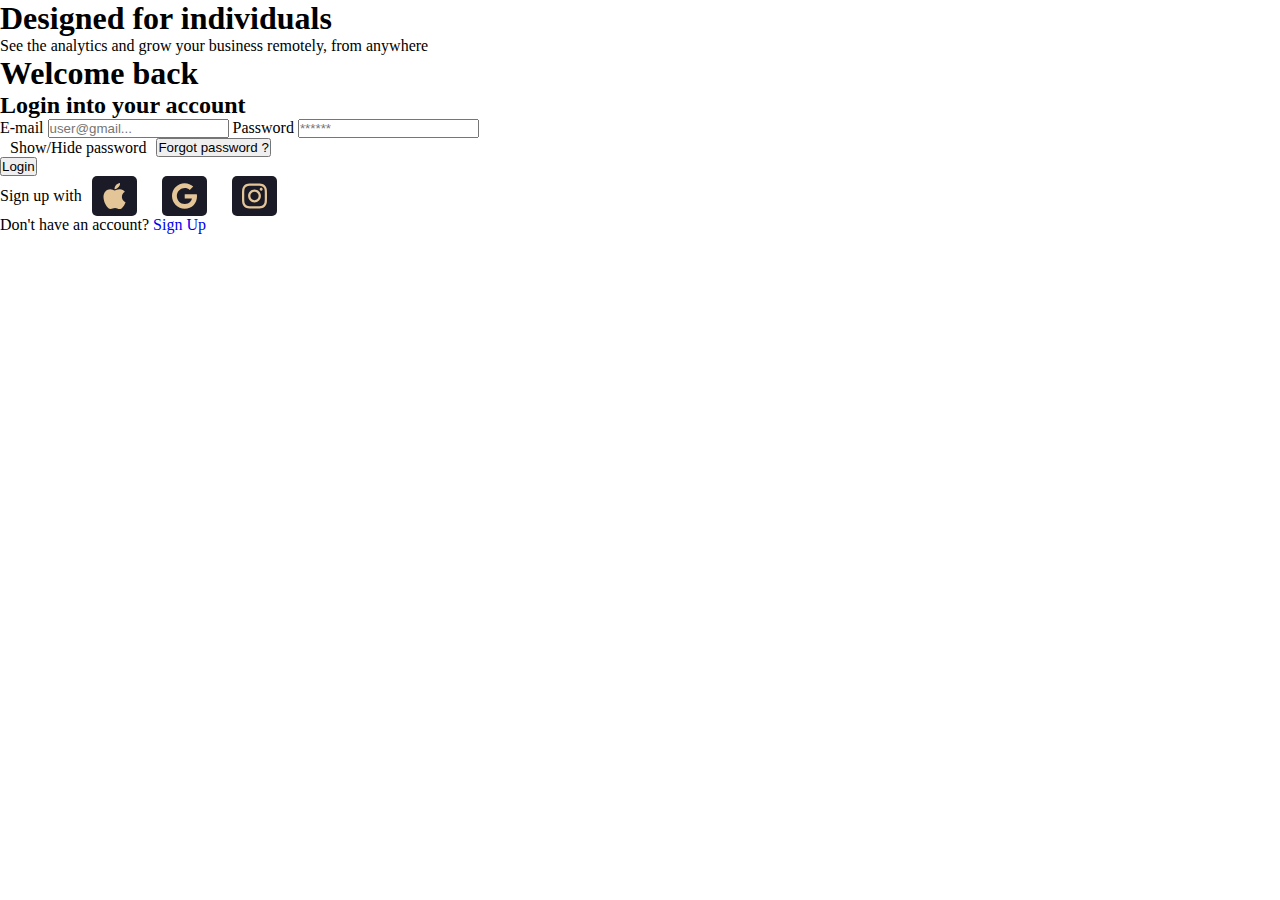
==== index.html @ 2b507c7a "entrega" ====
<!DOCTYPE html>
<html lang="pt-br">

<head>
    <meta charset="UTF-8">
    <meta http-equiv="X-UA-Compatible" content="IE=edge">
    <meta name="viewport" content="width=device-width, initial-scale=1.0">
    <link rel="preconnect" href="https://fonts.googleapis.com">
    <link rel="preconnect" href="https://fonts.gstatic.com" crossorigin>
    <link href="https://fonts.googleapis.com/css2?family=Roboto:wght@100;300;400;700&display=swap" rel="stylesheet">
    <link rel="stylesheet" href="/styles/tooltip.css">
    <link rel="stylesheet" href="/styles/modal.css">
    <link rel="stylesheet" href="/styles/globalStyles.css">
    <link rel="stylesheet" href="index.css">
    <title>Login</title>
</head>

<body>
    <div class="login-container">
        <div class="intro">
            <h1 class="intro-title">Designed for individuals</h1>
            <p class="intro-description">See the analytics and grow your business remotely, from anywhere</p>
        </div>

        <form class="login-form">

            <div class="form-header">
                <h1 class="form-title">Welcome back</h1>
                <h2 class="form-subtitle">Login into your account</h2>
            </div>

            <div class="input-container">
                <label for="email">E-mail</label>
                <input type="text" name="email" id="email" placeholder="user@gmail...">

                <label for="password">Password</label>
                <input type="password" name="password" id="password" placeholder="******">
            </div>

            <div class="flex ">
                <span class="toggle-password"></span>
                <label class="toggle-label" for="toggle-password">Show/Hide password</label>

                <button data-control-modal="modal-login" class="forgot-btn">Forgot password ?</button>
            </div>

            <button for="login-form" class="form-btn">Login</button>

            <div class="form-footer">
                <div class="flex">
                    <p>Sign up with</p>
                    <ul class="flex" role="list">
                        <li><img class="icon" src="../../assets/apple.svg" alt="apple-icon"></li>
                        <li><img class="icon" src="../../assets/google.svg" alt="google-icon"></li>
                        <li><img class="icon" src="../../assets/instagram.svg" alt="instagram-icon"></li>
                    </ul>
                </div>
                <p>Don't have an account? <a href="#">Sign Up</a> </p>
            </div>
        </form>
    </div>

    <div class="tooltip" id="tooltip-login">
        <h1 class="tooltip-title">You new password was sent to your email</h1>
        <button class="tooltip-btn" data-control-tooltip="tooltip-login">Got it</button>
    </div>

    <div class="modal-wrapper" id="modal-login">
        <div class="modal">
            <button data-control-modal="modal-login" class="close-btn">X</button>
            <div class="modal-header">
                <h1 class="modal-title">Forgot your password ?</h1>
                <p class="modal-description">We'll email you a link to reset your password</p>
            </div>
            <div class="modal-body">
                <form action="#">
                    <label for="modal-input" hidden="true">E-mail</label>
                    <input type="text" class="modal-input" id="modal-input" placeholder="E-mail">

                    <button class="modal-btn" data-control-tooltip="tooltip-login">Send me a link</button>

                    <button class="modal-btn" data-control-modal="modal-login">Cancel</button>
                </form>
            </div>
        </div>
    </div>
    <script src="/scripts/modal.js"></script>
</body>

</html>
---- styles/tooltip.css ----
.tooltip {
	max-width: 400px;
	padding: 40px;
	display: none;
	flex-direction: column;
	position: absolute;
	bottom: 20px;
	right: 20px;
	background-color: var(--color-bg);
	border-radius: 5px;
  animation: slide-tooltip 0.4s ease;
}

@keyframes slide-tooltip {
  from{
    opacity: 0;
    transform: translateX(50px);
  }to{
    opacity: 1;
    transform: translateX(0px);
  }
}

.tooltip.active {
	display: flex;
}

.tooltip-title {
	font-size: 1rem;
	color: var(--color-w);
	font-weight: 400;
	margin-bottom: 30px;
}

.tooltip-btn {
	align-self: flex-end;
	background-color: var(--color-accent);
	font-size: 1rem;
	color: var(--color-grey-1);
	font-weight: 600;
	cursor: pointer;
	padding: 10px 20px;
	border: none;
	border-radius: 5px;
}

.tooltip-btn:hover {
	background-color: var(--color-grey-1);
	color: var(--color-w);
}
---- styles/modal.css ----
.modal-wrapper {
	display: none;
	align-items: center;
	justify-content: center;
	background: rgba(0, 0, 0, 0.5);
	width: 100vw;
	height: 100vh;
	top: 0;
	left: 0;
	position: fixed;
}

.modal-wrapper.active {
	display: flex;
}

.modal {
	max-width: 600px;
	background-color: var(--color-bg);
	padding: 40px 60px;
	border-radius: 10px;
	display: flex;
	flex-direction: column;
	gap: 20px;
	position: relative;
	animation: slide-modal 0.4s ease;
}

@keyframes slide-modal {
	from {
		opacity: 0;
		transform: translateY(-50px);
	}
	to {
		opacity: 1;
		transform: translateY(0px);
	}
}

.modal .close-btn {
	display: block;
	position: absolute;
	border-top-right-radius: 5px;
	top: 0;
	right: 0;
	padding: 10px 15px;
	font-size: 1rem;
	background-color: var(--color-grey-1);
	color: var(--color-accent);
	border: none;
	cursor: pointer;
}

.modal .close-btn:hover {
	color: var(--color-w);
}

.modal-title {
	font-size: 1.5rem;
	font-weight: 400;
	color: var(--color-w);
	margin-bottom: 30px;
}

.modal-body {
	display: flex;
	flex-direction: column;
	margin-top: 20px;
}

.modal-input {
	display: block;
	width: 100%;
	margin-bottom: 40px;
	height: 30px;
	background: none;
	color: white;
	border: none;
	border-bottom: 1px solid var(--color-grey-3);
	outline: none;
}

.modal-input[type="text"] {
	font-size: 1rem;
}

.modal-btn {
	display: block;
	width: 100%;
	padding: 15px 160px;
	margin: 20px 0px;
	color: #e4c598;
	font-weight: 500;
	font-size: 1rem;
	background-color: var(--color-grey-2);
	border: none;
	cursor: pointer;
	border-radius: 8px;
	text-align: center;
	transition: 0.3s;
}

.modal-btn:nth-of-type(1) {
	background-color: var(--color-accent);
	color: var(--color-bg);
}

.modal-btn:hover {
	background-color: var(--color-grey-1);
	color: #fff;
}
---- styles/globalStyles.css ----
* {
	padding: 0;
	margin: 0;
	box-sizing: border-box;
}

h1,
h2,
p,
ul {
	margin: 0;
	padding: 0;
	list-style: none;
}

img {
	display: block;
	max-width: 100%;
}

a {
	text-decoration: none;
}

.flex {
	display: flex;
	align-items: center;
	gap: 10px;
}

.icon {
	width: 45px;
	height: 40px;
	margin-right: 15px;
	cursor: pointer;
	padding: 5px 10px;
	background-color: var(--color-grey-2);
	border-radius: 5px;
}

.icon:hover {
	background-color: var(--color-grey-1);
}

:root {
	--color-bg: #02020e;
	--color-accent: #e4c598;
	--color-w: #ffffff;
	--bg-gradient: linear-gradient(
			40deg,
			rgb(20, 25, 40) 40%,
			rgb(25, 30, 45) 60%,
			rgb(72, 76, 103) 80%,
			rgb(89, 94, 116) 100%
		)
		no-repeat;
	--color-grey-1: #11111f;
	--color-grey-2: #1a1b26;
	--color-grey-3: #343a40;
	--color-grey-4: #adb5bd;
	--color-grey-5: #ced4da;
	--color-grey-6: #edf2ff;
}
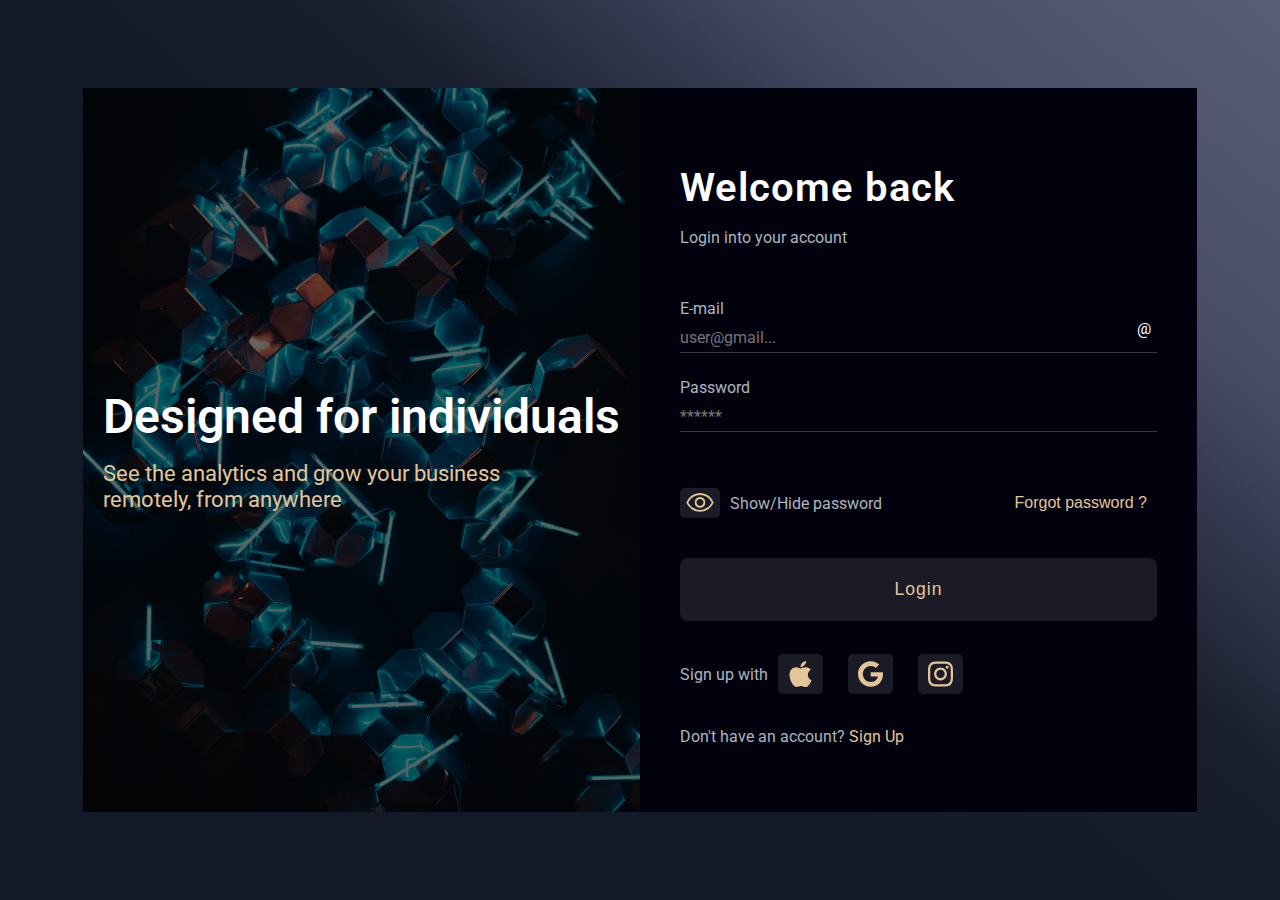
==== commit ded26496: "entrega" ====
--- a/index.html
+++ b/index.html
@@ -8,10 +8,10 @@
     <link rel="preconnect" href="https://fonts.googleapis.com">
     <link rel="preconnect" href="https://fonts.gstatic.com" crossorigin>
     <link href="https://fonts.googleapis.com/css2?family=Roboto:wght@100;300;400;700&display=swap" rel="stylesheet">
-    <link rel="stylesheet" href="/styles/tooltip.css">
-    <link rel="stylesheet" href="/styles/modal.css">
-    <link rel="stylesheet" href="/styles/globalStyles.css">
-    <link rel="stylesheet" href="index.css">
+    <link rel="stylesheet" href="./styles/tooltip.css">
+    <link rel="stylesheet" href="./styles/modal.css">
+    <link rel="stylesheet" href="./styles/globalStyles.css">
+    <link rel="stylesheet" href="./index.css">
     <title>Login</title>
 </head>
 
--- a/index.css
+++ b/index.css
@@ -0,0 +1,171 @@
+/* Desenvolva seu código aqui... */
+
+body {
+	display: flex;
+	height: 100vh;
+	align-items: center;
+	justify-content: center;
+	color: var(--color-grey-4);
+	font-family: "Roboto", sans-serif;
+	background: var(--bg-gradient);
+	background-size: cover;
+}
+
+.login-container {
+	max-width: 1200px;
+	display: grid;
+	grid-template-columns: 1fr 1fr;
+	margin: 100px 0px;
+	background-color: var(--color-bg);
+}
+
+.intro {
+	background: linear-gradient(rgba(0, 0, 0, 0.6), rgba(0, 0, 0, 0.6)),
+		url(../../assets/img/bg.jpg) no-repeat;
+	background-size: cover;
+	background-position: center;
+	padding: 300px 20px;
+}
+
+.intro-title {
+	font-size: 3rem;
+	font-weight: 600;
+	margin-bottom: 15px;
+	color: var(--color-w);
+}
+
+.intro-description {
+	font-size: 1.4rem;
+	font-weight: 600;
+	max-width: 40ch;
+	font-weight: 400;
+	color: var(--color-accent);
+}
+
+.login-form {
+	padding: 60px 40px;
+	display: grid;
+	gap: 10px;
+}
+
+.form-header {
+	margin-bottom: 30px;
+}
+
+.form-title {
+	font-size: 2.5rem;
+	font-weight: 600;
+	line-height: 2;
+	letter-spacing: 1px;
+	color: var(--color-w);
+}
+
+.form-subtitle {
+	font-size: 1rem;
+	font-weight: 400;
+}
+
+.input-container {
+	display: flex;
+	flex-direction: column;
+	position: relative;
+}
+
+.input-container label {
+	font-weight: 400;
+	font-size: 1rem;
+	margin-bottom: 5px;
+}
+
+.input-container input {
+	margin-bottom: 25px;
+	height: 30px;
+	background: none;
+	color: white;
+	border: none;
+	border-bottom: 1px solid var(--color-grey-3);
+	outline: none;
+}
+
+.input-container input[type="text"],
+.input-container input[type="password"] {
+	font-family: inherit;
+	font-size: 1rem;
+}
+
+.input-container::after {
+	content: "@";
+	display: block;
+	color: white;
+	width: 10px;
+	height: 10px;
+	right: 10px;
+	top: 20px;
+	position: absolute;
+}
+
+.toggle-label {
+	flex: 1;
+}
+
+.toggle-password {
+	width: 30px;
+	height: 30px;
+	padding: 15px 20px;
+	background: url(../../assets/visibility.svg) no-repeat;
+	background-color: var(--color-grey-2);
+	background-size: contain;
+	background-position: center;
+	border: none;
+	cursor: pointer;
+	border-radius: 5px;
+	transition: 0.3s;
+}
+
+.toggle-password:hover {
+	background-color: var(--color-grey-1);
+}
+
+.forgot-btn {
+	background: none;
+	color: var(--color-accent);
+	font-size: 1rem;
+	font-weight: 400;
+	padding: 10px;
+	display: flex;
+	border: none;
+	cursor: pointer;
+}
+
+.forgot-btn:hover {
+	color: var(--color-w);
+}
+
+.form-btn {
+	padding: 15px 40px;
+	margin: 20px 0px;
+	color: #e4c598;
+	font-weight: 500;
+	letter-spacing: 1px;
+	font-size: 1.1rem;
+	background-color: var(--color-grey-2);
+	border: none;
+	cursor: pointer;
+	border-radius: 8px;
+	text-align: center;
+	transition: 0.3s;
+}
+
+.form-btn:hover {
+	background-color: var(--color-grey-1);
+	color: #fff;
+}
+
+.form-footer {
+	display: grid;
+	gap: 30px;
+}
+
+.form-footer a {
+	color: var(--color-accent);
+}
